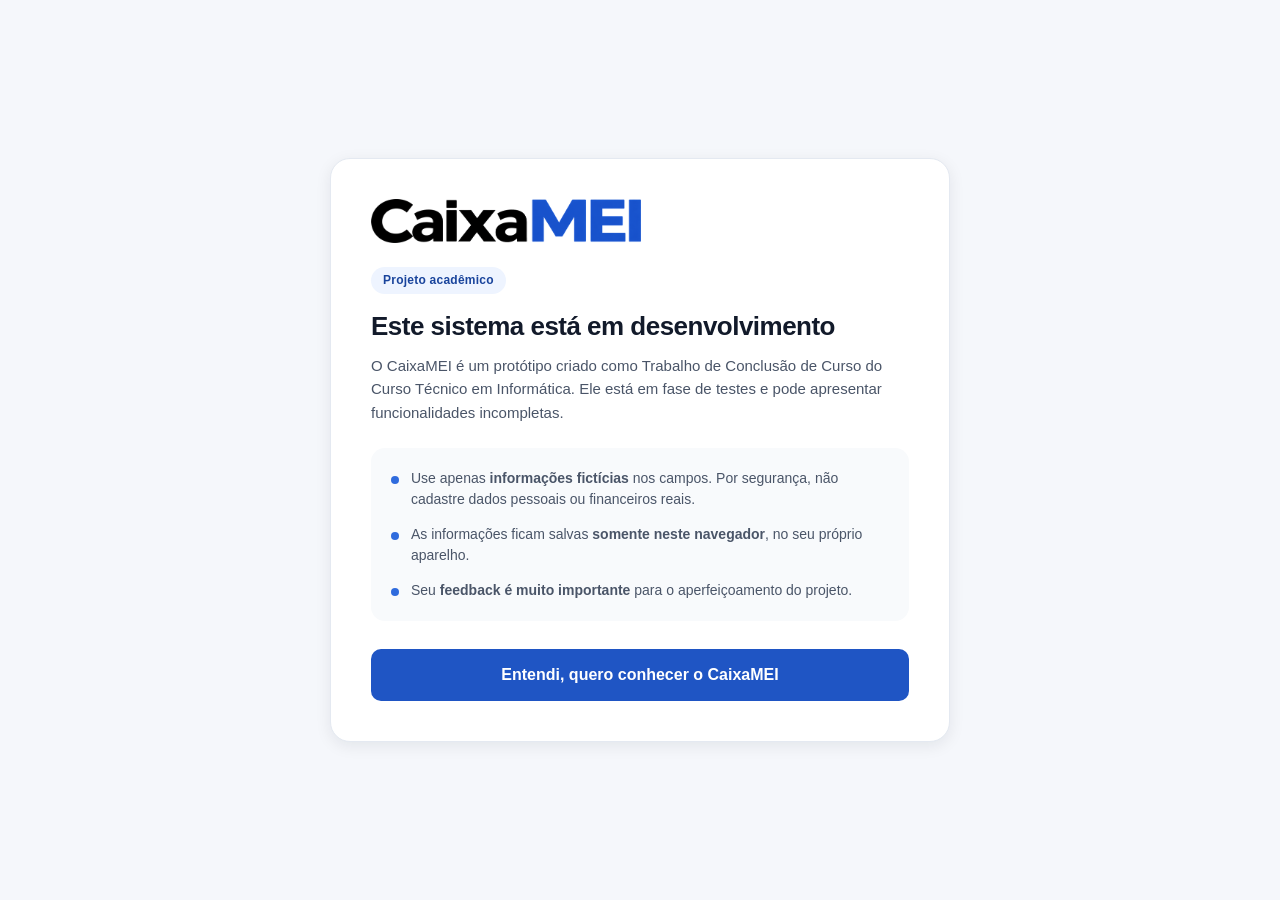
==== index.html @ 8a088313 "Adiciona a tela de aviso de projeto academico" ====
<!DOCTYPE html>
<html lang="pt-BR">
<head>
<meta charset="UTF-8">
<meta name="viewport" content="width=device-width, initial-scale=1">
<title>CaixaMEI | Controle de caixa diário para MEI</title>
<meta name="description" content="Sistema web de controle de caixa diário para Microempreendedores Individuais.">
<link rel="icon" type="image/png" href="assets/favicon.png">
<link rel="stylesheet" href="css/style.css">
</head>
<body class="centralizado">

<!-- Primeira tela do sistema: aviso de que é um projeto acadêmico -->
<main class="caixa-aviso">
  <img class="logo-grande" src="assets/logo-caixamei.png" alt="CaixaMEI">

  <span class="selo">Projeto acadêmico</span>

  <h1 class="titulo-aviso">Este sistema está em desenvolvimento</h1>

  <p class="texto-aviso">
    O CaixaMEI é um protótipo criado como Trabalho de Conclusão de Curso do
    Curso Técnico em Informática. Ele está em fase de testes e pode apresentar
    funcionalidades incompletas.
  </p>

  <ul class="lista-aviso">
    <li>
      <span class="ponto-aviso"></span>
      <span>Use apenas <strong>informações fictícias</strong> nos campos. Por segurança,
      não cadastre dados pessoais ou financeiros reais.</span>
    </li>
    <li>
      <span class="ponto-aviso"></span>
      <span>As informações ficam salvas <strong>somente neste navegador</strong>,
      no seu próprio aparelho.</span>
    </li>
    <li>
      <span class="ponto-aviso"></span>
      <span>Seu <strong>feedback é muito importante</strong> para o aperfeiçoamento
      do projeto.</span>
    </li>
  </ul>

  <button class="btn btn-primario btn-grande btn-bloco" type="button" id="btn-entendi">
    Entendi, quero conhecer o CaixaMEI
  </button>
</main>

<script src="js/funcoes.js"></script>
<script src="js/dados.js"></script>
<script src="js/aviso.js"></script>
</body>
</html>
---- css/style.css ----
/* CaixaMEI - folha de estilo única, usada por todas as telas.
   1. Variáveis   2. Básico   3. Componentes   4. Cadastro e login
   5. Apresentação   6. Layout do sistema   7. Telas internas
   8. Celular   9. Impressão */


/* 1. VARIÁVEIS ============================================================ */
:root {
  /* Azuis da marca */
  --azul-50:  #eef4ff;
  --azul-100: #dbe7ff;
  --azul-200: #bed2fd;
  --azul-300: #93b4fb;
  --azul-500: #2f6bdd;
  --azul-600: #1f55c4;
  --azul-700: #19449c;
  --azul-900: #112c63;

  /* Neutros */
  --branco: #ffffff;
  --fundo: #f5f7fb;
  --fundo-2: #f8fafc;
  --borda: #e4e9f1;
  --borda-forte: #cdd6e4;
  --texto: #121a2a;
  --texto-2: #4a5568;
  --texto-3: #74809a;

  /* Cores com significado */
  --positivo: #0a7b56;
  --positivo-fundo: #e7f6ef;
  --negativo: #b5341f;
  --negativo-fundo: #fdeceb;
  --atencao: #91590a;
  --atencao-fundo: #fdf3e2;
  --neutro-fundo: #eef1f6;

  /* Tipografia */
  --fonte: "Inter", -apple-system, BlinkMacSystemFont, "Segoe UI", Roboto,
           "Helvetica Neue", Arial, sans-serif;

  /* Arredondamento */
  --r-sm: 6px;
  --r-md: 10px;
  --r-lg: 14px;
  --r-xl: 20px;
  --r-full: 999px;

  /* Sombras */
  --sombra-1: 0 1px 2px rgba(18, 26, 42, .06);
  --sombra-2: 0 4px 16px rgba(18, 26, 42, .08);
  --sombra-3: 0 12px 40px rgba(18, 26, 42, .16);

  /* Medidas */
  --largura-sidebar: 248px;
  --altura-topo: 64px;
  --largura-conteudo: 1120px;
}


/* 2. ESTILOS BÁSICOS ====================================================== */
* {
  box-sizing: border-box;
}

body {
  margin: 0;
  background: var(--fundo);
  color: var(--texto);
  font-family: var(--fonte);
  font-size: 15px;
  line-height: 1.55;
  -webkit-font-smoothing: antialiased;
}

h1, h2, h3, h4, p, figure, blockquote {
  margin: 0;
}

ul, ol {
  margin: 0;
  padding: 0;
  list-style: none;
}

button, input, select, textarea {
  font-family: inherit;
  font-size: inherit;
  color: inherit;
}

a {
  color: var(--azul-600);
  text-decoration: none;
}

a:hover {
  text-decoration: underline;
}

svg.ico {
  width: 20px;
  height: 20px;
  fill: none;
  stroke: currentColor;
  stroke-width: 1.7;
  stroke-linecap: round;
  stroke-linejoin: round;
}

:focus-visible {
  outline: 2px solid var(--azul-500);
  outline-offset: 2px;
  border-radius: var(--r-sm);
}

/* Cada tela é um arquivo HTML separado. A classe do body diz qual é o tipo
   de página, porque o layout muda bastante entre elas. */

/* Aviso, cadastro, login e as duas perguntas iniciais */
body.centralizado {
  display: flex;
  justify-content: center;
  align-items: flex-start;
  min-height: 100vh;
  padding: 32px 16px;
}

/* Página de apresentação */
body.apresentacao {
  background: var(--branco);
}

/* Telas de dentro do sistema: menu lateral à esquerda e conteúdo à direita */
body.sistema {
  display: grid;
  grid-template-columns: var(--largura-sidebar) minmax(0, 1fr);
  min-height: 100vh;
}

/* O botão de menu só aparece em telas pequenas. */
.icone-btn.so-mobile {
  display: none;
}

/* Link de voltar no topo das telas iniciais */
.voltar {
  display: inline-flex;
  align-items: center;
  gap: 4px;
  margin-bottom: 20px;
  font-size: 14px;
  font-weight: 500;
  color: var(--texto-3);
}

.voltar:hover {
  color: var(--azul-600);
  text-decoration: none;
}

.voltar .ico {
  width: 18px;
  height: 18px;
}


/* 3. COMPONENTES ========================================================== */

/* --- Botões --- */
.btn {
  display: inline-flex;
  align-items: center;
  justify-content: center;
  gap: 8px;
  min-height: 44px;
  padding: 0 20px;
  border: 1px solid transparent;
  border-radius: var(--r-md);
  background: transparent;
  font-size: 15px;
  font-weight: 600;
  cursor: pointer;
  white-space: nowrap;
  transition: background 140ms ease, border-color 140ms ease, color 140ms ease;
}

.btn:hover {
  text-decoration: none;
}

.btn:disabled {
  opacity: .5;
  cursor: not-allowed;
}

.btn-primario {
  background: var(--azul-600);
  color: var(--branco);
}

.btn-primario:hover:not(:disabled) {
  background: var(--azul-700);
}

.btn-secundario {
  background: var(--branco);
  border-color: var(--borda-forte);
  color: var(--texto);
}

.btn-secundario:hover:not(:disabled) {
  background: var(--fundo-2);
  border-color: var(--texto-3);
}

.btn-sutil {
  color: var(--texto-2);
  padding: 0 12px;
}

.btn-sutil:hover:not(:disabled) {
  background: var(--neutro-fundo);
}

.btn-perigo {
  background: var(--negativo);
  color: var(--branco);
}

.btn-perigo:hover:not(:disabled) {
  filter: brightness(.93);
}

.btn-sm {
  min-height: 36px;
  padding: 0 14px;
  font-size: 13px;
}

.btn-grande {
  min-height: 52px;
  font-size: 16px;
}

.btn-bloco {
  width: 100%;
}

.icone-btn {
  display: inline-grid;
  place-items: center;
  width: 44px;
  height: 44px;
  border: 1px solid transparent;
  border-radius: var(--r-md);
  background: transparent;
  cursor: pointer;
  color: var(--texto-2);
}

.icone-btn:hover {
  background: var(--neutro-fundo);
}

.link-botao {
  border: 0;
  background: transparent;
  padding: 0;
  color: var(--azul-600);
  font-weight: 600;
  cursor: pointer;
  text-decoration: underline;
}

.acoes {
  display: flex;
  flex-wrap: wrap;
  gap: 8px;
}

.acoes-form {
  margin-top: 20px;
}

/* --- Campos de formulário --- */
.campo {
  display: flex;
  flex-direction: column;
  gap: 6px;
  margin-bottom: 16px;
}

.campo:last-child {
  margin-bottom: 0;
}

.campo-rotulo {
  font-size: 13px;
  font-weight: 500;
  color: var(--texto-2);
}

.campo-dica {
  font-size: 12px;
  color: var(--texto-3);
}

.campo-erro {
  font-size: 12px;
  color: var(--negativo);
  font-weight: 500;
  display: none;
}

.input, .select, .textarea {
  width: 100%;
  min-height: 44px;
  padding: 10px 12px;
  background: var(--branco);
  border: 1px solid var(--borda-forte);
  border-radius: var(--r-md);
  transition: border-color 140ms ease, box-shadow 140ms ease;
}

.input:hover, .select:hover, .textarea:hover {
  border-color: var(--texto-3);
}

.input:focus, .select:focus, .textarea:focus {
  outline: none;
  border-color: var(--azul-500);
  box-shadow: 0 0 0 3px var(--azul-100);
}

.input.errado {
  border-color: var(--negativo);
}

.input-moeda {
  font-weight: 600;
  font-size: 16px;
}

.textarea {
  min-height: 84px;
  resize: vertical;
}

.select {
  appearance: none;
  padding-right: 34px;
  background-image: url("data:image/svg+xml;charset=utf-8,%3Csvg xmlns='http://www.w3.org/2000/svg' viewBox='0 0 24 24' fill='none' stroke='%234a5568' stroke-width='1.8' stroke-linecap='round'%3E%3Cpath d='m6 9 6 6 6-6'/%3E%3C/svg%3E");
  background-repeat: no-repeat;
  background-position: right 10px center;
  background-size: 18px;
}

/* Campo com um botão por dentro, usado no olhinho da senha */
.campo-com-botao {
  position: relative;
}

.campo-com-botao .input {
  padding-right: 46px;
}

.btn-olho {
  position: absolute;
  right: 4px;
  top: 4px;
  display: grid;
  place-items: center;
  width: 36px;
  height: 36px;
  border: 0;
  border-radius: var(--r-sm);
  background: transparent;
  color: var(--texto-3);
  cursor: pointer;
}

.btn-olho:hover {
  background: var(--neutro-fundo);
  color: var(--texto-2);
}

.form-grid {
  display: grid;
  gap: 16px;
  grid-template-columns: repeat(auto-fit, minmax(210px, 1fr));
  margin-bottom: 16px;
}

.form-linha {
  display: grid;
  gap: 16px;
}

.divisor {
  border: 0;
  border-top: 1px solid var(--borda);
  margin: 20px 0;
}

/* --- Caixa de marcação --- */
.checkbox {
  display: flex;
  align-items: flex-start;
  gap: 10px;
  font-size: 14px;
  color: var(--texto-2);
  margin-bottom: 16px;
  cursor: pointer;
}

.checkbox input {
  width: 18px;
  height: 18px;
  margin: 2px 0 0;
  accent-color: var(--azul-600);
  cursor: pointer;
}

/* --- Opções em pílula (situação e clima) --- */
.opcoes {
  display: flex;
  flex-wrap: wrap;
  gap: 8px;
}

.opcao {
  position: relative;
  display: inline-flex;
}

.opcao input {
  position: absolute;
  inset: 0;
  margin: 0;
  opacity: 0;
  cursor: pointer;
}

.opcao span {
  display: inline-flex;
  align-items: center;
  min-height: 40px;
  padding: 0 16px;
  border: 1px solid var(--borda-forte);
  border-radius: var(--r-full);
  background: var(--branco);
  font-size: 13px;
  font-weight: 500;
  color: var(--texto-2);
  cursor: pointer;
  transition: all 140ms ease;
}

.opcao input:hover + span {
  border-color: var(--texto-3);
}

.opcao input:checked + span {
  background: var(--azul-50);
  border-color: var(--azul-500);
  color: var(--azul-700);
  font-weight: 600;
}

/* --- Dias da semana --- */
.dias-semana {
  display: flex;
  gap: 6px;
  flex-wrap: wrap;
}

/* Quando os dias não estão dentro de um .campo precisam de respiro em volta. */
.dias-semana-solto {
  justify-content: center;
  margin: 28px 0;
}

.dia-chip {
  position: relative;
  display: inline-flex;
}

.dia-chip input {
  position: absolute;
  inset: 0;
  margin: 0;
  opacity: 0;
  cursor: pointer;
}

.dia-chip span {
  display: grid;
  place-items: center;
  width: 44px;
  height: 44px;
  border: 1px solid var(--borda-forte);
  border-radius: var(--r-md);
  background: var(--branco);
  font-size: 13px;
  font-weight: 600;
  color: var(--texto-2);
  cursor: pointer;
  transition: all 140ms ease;
}

.dia-chip input:checked + span {
  background: var(--azul-600);
  border-color: var(--azul-600);
  color: var(--branco);
}

/* --- Cards --- */
.card {
  background: var(--branco);
  border: 1px solid var(--borda);
  border-radius: var(--r-lg);
  padding: 20px;
}

.card-compacto {
  padding: 16px;
}

.card-titulo {
  font-size: 15px;
  font-weight: 600;
  margin-bottom: 4px;
}

.card-legenda {
  font-size: 13px;
  color: var(--texto-3);
}

.grid {
  display: grid;
  gap: 16px;
}

.grid-kpis {
  grid-template-columns: repeat(auto-fit, minmax(190px, 1fr));
}

.grid-2 {
  grid-template-columns: repeat(auto-fit, minmax(300px, 1fr));
}

/* --- Indicadores (KPI) --- */
.kpi-rotulo {
  font-size: 13px;
  color: var(--texto-3);
  font-weight: 500;
}

.kpi-valor {
  font-size: 26px;
  font-weight: 600;
  letter-spacing: -.02em;
  line-height: 1.2;
}

.kpi-nota {
  font-size: 12px;
  color: var(--texto-3);
  margin-top: 2px;
}

.valor-positivo { color: var(--positivo); }
.valor-negativo { color: var(--negativo); }
.valor-destaque { color: var(--azul-700); }

/* --- Etiquetas de estado --- */
.badge {
  display: inline-flex;
  align-items: center;
  padding: 3px 10px;
  border-radius: var(--r-full);
  font-size: 12px;
  font-weight: 600;
  background: var(--neutro-fundo);
  color: var(--texto-2);
  white-space: nowrap;
}

.badge-azul { background: var(--azul-50); color: var(--azul-700); }
.badge-ok { background: var(--positivo-fundo); color: var(--positivo); }
.badge-atencao { background: var(--atencao-fundo); color: var(--atencao); }
.badge-erro { background: var(--negativo-fundo); color: var(--negativo); }

/* --- Avisos dentro das telas --- */
.alerta {
  padding: 16px;
  border: 1px solid var(--borda);
  border-radius: var(--r-md);
  background: var(--fundo-2);
  margin-bottom: 12px;
}

.alerta-titulo {
  font-size: 15px;
  font-weight: 600;
}

.alerta-texto {
  font-size: 13px;
  color: var(--texto-2);
  margin-top: 2px;
}

.alerta-acoes {
  margin-top: 12px;
}

.alerta-info { background: var(--azul-50); border-color: var(--azul-200); }
.alerta-atencao { background: var(--atencao-fundo); border-color: #f0dcb4; }
.alerta-ok { background: var(--positivo-fundo); border-color: #c3e6d6; }
.alerta-erro { background: var(--negativo-fundo); border-color: #f3c9c4; }

/* --- Barra de progresso --- */
.progresso {
  height: 10px;
  border-radius: var(--r-full);
  background: var(--neutro-fundo);
  overflow: hidden;
}

.progresso-trilha {
  height: 100%;
  border-radius: var(--r-full);
  background: var(--azul-500);
}

.progresso-trilha.atencao { background: var(--atencao); }
.progresso-trilha.critico { background: var(--negativo); }

.progresso-legenda {
  display: flex;
  justify-content: space-between;
  gap: 12px;
  font-size: 13px;
  color: var(--texto-3);
  margin-top: 8px;
}

/* --- Gráfico de barras feito com div --- */
.grafico {
  display: grid;
  gap: 12px;
}

.grafico-linha {
  display: grid;
  grid-template-columns: 155px minmax(0, 1fr) auto;
  align-items: center;
  gap: 12px;
}

.grafico-rotulo {
  font-size: 13px;
  color: var(--texto-2);
}

.grafico-trilho {
  display: block;
  height: 14px;
  background: var(--neutro-fundo);
  border-radius: var(--r-full);
}

.grafico-barra {
  display: block;
  height: 100%;
  border-radius: var(--r-full);
  background: var(--azul-300);
}

.grafico-barra.destaque {
  background: var(--azul-600);
}

.grafico-valor {
  font-size: 13px;
  font-weight: 600;
}

/* --- Lista de registros --- */
.lista {
  display: flex;
  flex-direction: column;
  gap: 12px;
}

.registro {
  display: grid;
  grid-template-columns: minmax(0, 1fr) auto;
  gap: 12px;
  padding: 16px;
  background: var(--branco);
  border: 1px solid var(--borda);
  border-radius: var(--r-md);
}

.registro-topo {
  display: flex;
  align-items: center;
  gap: 8px;
  flex-wrap: wrap;
  margin-bottom: 10px;
}

.registro-data {
  font-weight: 600;
}

.registro-numeros {
  display: flex;
  flex-wrap: wrap;
  gap: 8px 28px;
}

.registro-num dt {
  font-size: 12px;
  color: var(--texto-3);
}

.registro-num dd {
  margin: 0;
  font-weight: 600;
}

.registro-obs {
  font-size: 13px;
  color: var(--texto-2);
  margin-top: 10px;
  padding-top: 10px;
  border-top: 1px solid var(--borda);
}

/* --- Linhas de informação --- */
.linhas {
  display: grid;
  gap: 12px;
}

.linha-info {
  display: flex;
  justify-content: space-between;
  gap: 16px;
  padding-bottom: 12px;
  border-bottom: 1px solid var(--borda);
}

.linha-info:last-child {
  border-bottom: 0;
  padding-bottom: 0;
}

.linha-rotulo {
  font-size: 13px;
  color: var(--texto-2);
}

.linha-valor {
  font-weight: 600;
  text-align: right;
}

/* --- Tabela --- */
.tabela-wrap {
  overflow-x: auto;
}

.tabela {
  width: 100%;
  border-collapse: collapse;
  font-size: 13px;
}

.tabela th, .tabela td {
  padding: 10px 12px;
  text-align: left;
  border-bottom: 1px solid var(--borda);
  white-space: nowrap;
}

.tabela th {
  font-size: 12px;
  text-transform: uppercase;
  letter-spacing: .04em;
  color: var(--texto-3);
  font-weight: 600;
}

.tabela td.num, .tabela th.num {
  text-align: right;
}

.tabela tbody tr:last-child td {
  border-bottom: 0;
}

/* --- Estado vazio --- */
.vazio {
  display: grid;
  justify-items: center;
  gap: 12px;
  text-align: center;
  padding: 40px 16px;
  border: 1px dashed var(--borda-forte);
  border-radius: var(--r-lg);
  background: var(--branco);
}

.vazio-titulo {
  font-size: 16px;
  font-weight: 600;
}

.vazio-texto {
  font-size: 13px;
  color: var(--texto-3);
  max-width: 44ch;
}

/* --- Mensagens rápidas --- */
.avisos {
  position: fixed;
  z-index: 80;
  left: 50%;
  bottom: 24px;
  transform: translateX(-50%);
  display: flex;
  flex-direction: column;
  gap: 8px;
  width: min(420px, calc(100% - 32px));
}

.aviso-rapido {
  padding: 12px 16px;
  border-radius: var(--r-md);
  background: var(--texto);
  color: var(--branco);
  font-size: 13px;
  font-weight: 500;
  box-shadow: var(--sombra-2);
}

.aviso-rapido.ok { background: #0b5b42; }
.aviso-rapido.erro { background: #8f2a19; }

/* --- Selo --- */
.selo {
  display: inline-block;
  padding: 4px 12px;
  border-radius: var(--r-full);
  background: var(--azul-50);
  color: var(--azul-700);
  font-size: 12px;
  font-weight: 600;
  letter-spacing: .02em;
}


/* 4. AVISO, CADASTRO E LOGIN ============================================== */
.caixa-aviso, .caixa-form {
  width: 100%;
  max-width: 620px;
  margin: auto;
  background: var(--branco);
  border: 1px solid var(--borda);
  border-radius: var(--r-xl);
  box-shadow: var(--sombra-2);
  padding: 40px;
}

.caixa-form-estreita {
  max-width: 460px;
}

.logo-grande {
  height: 44px;
  width: auto;
  display: block;
  margin-bottom: 24px;
}

.logo-form {
  height: 34px;
  width: auto;
  display: block;
  margin: 0 auto 24px;
}

.titulo-aviso {
  font-size: 26px;
  font-weight: 700;
  letter-spacing: -.02em;
  line-height: 1.25;
  margin-top: 16px;
}

.texto-aviso {
  font-size: 15px;
  color: var(--texto-2);
  margin-top: 12px;
}

.lista-aviso {
  display: grid;
  gap: 14px;
  margin: 24px 0 28px;
  padding: 20px;
  background: var(--fundo-2);
  border-radius: var(--r-lg);
}

.lista-aviso li {
  display: flex;
  gap: 12px;
  font-size: 14px;
  color: var(--texto-2);
  line-height: 1.5;
}

.ponto-aviso {
  width: 8px;
  height: 8px;
  margin-top: 8px;
  border-radius: 50%;
  background: var(--azul-500);
  flex: none;
}

.titulo-form {
  font-size: 24px;
  font-weight: 700;
  letter-spacing: -.02em;
  text-align: center;
}

.texto-form {
  font-size: 14px;
  color: var(--texto-3);
  text-align: center;
  margin: 8px 0 28px;
}

.rodape-form {
  text-align: center;
  font-size: 14px;
  color: var(--texto-3);
  margin-top: 20px;
  padding-top: 20px;
  border-top: 1px solid var(--borda);
}

/* Indicador de passos */
.passos {
  display: flex;
  gap: 6px;
  margin-bottom: 24px;
}

.passo {
  height: 4px;
  flex: 1;
  border-radius: var(--r-full);
  background: var(--borda);
}

.passo.ativo {
  background: var(--azul-500);
}

/* Escolha em lista (termo dos atendimentos) */
.escolhas {
  display: grid;
  gap: 10px;
  margin: 24px 0 28px;
}

.escolha {
  position: relative;
  display: block;
}

.escolha input {
  position: absolute;
  inset: 0;
  margin: 0;
  opacity: 0;
  cursor: pointer;
}

.escolha span {
  display: block;
  padding: 14px 16px;
  border: 1px solid var(--borda-forte);
  border-radius: var(--r-md);
  background: var(--branco);
  cursor: pointer;
  transition: all 140ms ease;
}

.escolha strong {
  display: block;
  font-size: 15px;
}

.escolha em {
  display: block;
  font-size: 13px;
  color: var(--texto-3);
  font-style: normal;
  margin-top: 2px;
}

.escolha input:hover + span {
  border-color: var(--texto-3);
}

.escolha input:checked + span {
  background: var(--azul-50);
  border-color: var(--azul-500);
  box-shadow: 0 0 0 1px var(--azul-500);
}


/* 5. PÁGINA DE APRESENTAÇÃO =============================================== */
.lp-topo {
  display: flex;
  align-items: center;
  justify-content: space-between;
  gap: 16px;
  padding: 16px 32px;
  border-bottom: 1px solid var(--borda);
  position: sticky;
  top: 0;
  background: rgba(255, 255, 255, .92);
  backdrop-filter: blur(8px);
  z-index: 10;
}

.logo-topo {
  height: 28px;
  width: auto;
}

.lp-topo-acoes {
  display: flex;
  gap: 8px;
}

/* Chamada principal */
.lp-hero {
  display: grid;
  grid-template-columns: 1.05fr .95fr;
  gap: 56px;
  align-items: center;
  max-width: var(--largura-conteudo);
  margin: 0 auto;
  padding: 72px 32px 80px;
}

.lp-titulo {
  font-size: 44px;
  line-height: 1.1;
  font-weight: 700;
  letter-spacing: -.03em;
  margin: 20px 0 20px;
}

.lp-subtitulo {
  font-size: 18px;
  color: var(--texto-2);
  margin-bottom: 28px;
  max-width: 48ch;
}

.lp-nota {
  font-size: 13px;
  color: var(--texto-3);
  margin-top: 14px;
}

/* Miniatura do sistema */
.mini-app {
  background: var(--branco);
  border: 1px solid var(--borda);
  border-radius: var(--r-xl);
  box-shadow: var(--sombra-3);
  overflow: hidden;
}

.mini-topo {
  display: flex;
  gap: 6px;
  padding: 12px 16px;
  background: var(--fundo-2);
  border-bottom: 1px solid var(--borda);
}

.mini-ponto {
  width: 10px;
  height: 10px;
  border-radius: 50%;
  background: var(--borda-forte);
}

.mini-corpo {
  padding: 24px;
}

.mini-rotulo {
  font-size: 13px;
  color: var(--texto-3);
}

.mini-valor {
  font-size: 34px;
  font-weight: 700;
  letter-spacing: -.02em;
  color: var(--azul-700);
  margin-bottom: 18px;
}

.mini-linha {
  display: flex;
  justify-content: space-between;
  padding: 9px 0;
  border-bottom: 1px solid var(--borda);
  font-size: 14px;
  color: var(--texto-2);
}

.mini-barra {
  height: 10px;
  border-radius: var(--r-full);
  background: var(--neutro-fundo);
  margin-top: 20px;
  overflow: hidden;
}

.mini-barra span {
  display: block;
  height: 100%;
  border-radius: var(--r-full);
  background: var(--azul-500);
}

.mini-legenda {
  font-size: 12px;
  color: var(--texto-3);
  margin-top: 8px;
}

/* Seções */
.lp-secao {
  max-width: var(--largura-conteudo);
  margin: 0 auto;
  padding: 72px 32px;
}

.lp-secao-cinza {
  max-width: none;
  background: var(--fundo);
}

.lp-secao-cinza > * {
  max-width: var(--largura-conteudo);
  margin-left: auto;
  margin-right: auto;
}

.lp-secao-titulo {
  font-size: 32px;
  font-weight: 700;
  letter-spacing: -.02em;
  text-align: center;
}

.lp-secao-texto {
  font-size: 16px;
  color: var(--texto-2);
  text-align: center;
  margin: 12px auto 44px;
  max-width: 62ch;
}

/* Cards de benefício */
.lp-cards {
  display: grid;
  grid-template-columns: repeat(auto-fit, minmax(228px, 1fr));
  gap: 20px;
}

.lp-card {
  padding: 28px 24px;
  border: 1px solid var(--borda);
  border-radius: var(--r-lg);
  background: var(--branco);
}

.lp-card-icone {
  display: grid;
  place-items: center;
  width: 40px;
  height: 40px;
  border-radius: var(--r-md);
  background: var(--azul-50);
  color: var(--azul-700);
  font-weight: 700;
  font-size: 14px;
  margin-bottom: 16px;
}

.lp-card h3 {
  font-size: 16px;
  font-weight: 600;
  margin-bottom: 8px;
  line-height: 1.35;
}

.lp-card p {
  font-size: 14px;
  color: var(--texto-2);
}

/* Depoimentos */
.lp-depoimentos {
  display: grid;
  grid-template-columns: repeat(auto-fit, minmax(270px, 1fr));
  gap: 20px;
}

.lp-depoimento {
  padding: 28px 24px;
  background: var(--branco);
  border: 1px solid var(--borda);
  border-radius: var(--r-lg);
  display: flex;
  flex-direction: column;
  gap: 20px;
}

.lp-depoimento blockquote {
  font-size: 15px;
  color: var(--texto);
  line-height: 1.6;
  flex: 1;
}

.lp-depoimento figcaption {
  display: flex;
  align-items: center;
  gap: 12px;
  font-size: 13px;
  color: var(--texto-3);
  padding-top: 18px;
  border-top: 1px solid var(--borda);
}

.lp-depoimento figcaption strong {
  color: var(--texto);
}

.lp-avatar {
  display: grid;
  place-items: center;
  width: 38px;
  height: 38px;
  border-radius: 50%;
  background: var(--azul-600);
  color: var(--branco);
  font-weight: 700;
  flex: none;
}

.lp-aviso-depoimento {
  text-align: center;
  font-size: 12px;
  color: var(--texto-3);
  margin-top: 28px;
  font-style: italic;
}

/* Planos */
.lp-planos {
  display: grid;
  grid-template-columns: repeat(auto-fit, minmax(280px, 1fr));
  gap: 20px;
}

/* Os três blocos ficam com a mesma altura e o botão sempre no rodapé. */
.lp-plano {
  display: flex;
  flex-direction: column;
  padding: 32px 26px;
  border: 1px solid var(--borda);
  border-radius: var(--r-lg);
  background: var(--branco);
}

.lp-plano .btn {
  margin-top: auto;
}

.lp-plano-texto {
  font-size: 14px;
  color: var(--texto-3);
  margin: 22px 0 26px;
}

.lp-plano-destaque {
  border: 2px solid var(--azul-600);
  box-shadow: var(--sombra-2);
}

.lp-plano-selo {
  align-self: flex-start;
  padding: 3px 10px;
  border-radius: var(--r-full);
  background: var(--azul-600);
  color: var(--branco);
  font-size: 11px;
  font-weight: 700;
  letter-spacing: .04em;
  text-transform: uppercase;
  margin-bottom: 14px;
}

.lp-plano-selo-futuro {
  background: var(--neutro-fundo);
  color: var(--texto-3);
}

.lp-plano h3 {
  font-size: 20px;
  font-weight: 700;
}

.lp-preco {
  font-size: 34px;
  font-weight: 700;
  letter-spacing: -.02em;
  margin-top: 6px;
}

.lp-preco span {
  font-size: 15px;
  font-weight: 500;
  color: var(--texto-3);
}

.lp-preco-ano {
  font-size: 13px;
  color: var(--texto-3);
}

.lp-beneficios {
  display: grid;
  gap: 10px;
  margin: 22px 0 26px;
}

.lp-beneficios li {
  display: flex;
  gap: 10px;
  font-size: 14px;
  color: var(--texto-2);
  line-height: 1.45;
}

.lp-beneficios li::before {
  content: "✓";
  color: var(--positivo);
  font-weight: 700;
  flex: none;
}

/* Chamada final */
.lp-final {
  text-align: center;
  padding: 80px 32px;
  background: var(--azul-700);
  color: var(--branco);
}

.lp-final h2 {
  font-size: 32px;
  font-weight: 700;
  letter-spacing: -.02em;
}

.lp-final p {
  font-size: 17px;
  color: var(--azul-200);
  margin: 12px 0 28px;
}

.lp-final .btn {
  background: var(--branco);
  color: var(--azul-700);
  padding: 0 36px;
}

.lp-final .btn:hover {
  background: var(--azul-50);
}

.lp-rodape {
  padding: 36px 32px;
  text-align: center;
  font-size: 13px;
  color: var(--texto-3);
  border-top: 1px solid var(--borda);
}


/* 6. LAYOUT DO SISTEMA ==================================================== */
.sidebar {
  position: sticky;
  top: 0;
  align-self: start;
  height: 100vh;
  display: flex;
  flex-direction: column;
  gap: 24px;
  padding: 24px 16px;
  background: var(--branco);
  border-right: 1px solid var(--borda);
}

.logo-sidebar {
  height: 26px;
  width: auto;
  margin: 4px 8px 0;
  align-self: flex-start;
}

.nav {
  display: flex;
  flex-direction: column;
  gap: 2px;
}

.nav-item {
  display: flex;
  align-items: center;
  gap: 12px;
  width: 100%;
  padding: 10px 12px;
  border-radius: var(--r-md);
  color: var(--texto-2);
  font-weight: 500;
  transition: background 140ms ease, color 140ms ease;
}

.nav-item:hover {
  background: var(--fundo-2);
  color: var(--texto);
  text-decoration: none;
}

/* O ícone do item marcado fica um pouco mais grosso. */
.nav-item.ativo .ico {
  stroke-width: 2.1;
}

.nav-item.ativo {
  background: var(--azul-50);
  color: var(--azul-700);
  font-weight: 600;
}

.sidebar-rodape {
  margin-top: auto;
  padding: 12px;
  border-top: 1px solid var(--borda);
}

.sidebar-negocio {
  font-size: 13px;
  font-weight: 600;
  overflow-wrap: anywhere;
}

.sidebar-legenda {
  font-size: 12px;
  color: var(--texto-3);
  margin: 2px 0 8px;
}

.coluna {
  display: flex;
  flex-direction: column;
  min-width: 0;
}

.topo {
  position: sticky;
  top: 0;
  z-index: 20;
  display: flex;
  align-items: center;
  gap: 12px;
  min-height: var(--altura-topo);
  padding: 12px 24px;
  background: rgba(245, 247, 251, .92);
  backdrop-filter: blur(8px);
  border-bottom: 1px solid var(--borda);
}

.topo-info {
  min-width: 0;
  margin-right: auto;
}

.topo-titulo {
  font-size: 18px;
  font-weight: 600;
  letter-spacing: -.01em;
  line-height: 1.25;
}

.topo-sub {
  font-size: 13px;
  color: var(--texto-3);
}

.main {
  padding: 24px;
  max-width: var(--largura-conteudo);
  width: 100%;
}

.secao {
  margin-bottom: 32px;
}

.secao:last-child {
  margin-bottom: 0;
}

.secao-cabecalho {
  display: flex;
  align-items: flex-end;
  justify-content: space-between;
  gap: 12px;
  flex-wrap: wrap;
  margin-bottom: 16px;
}

.secao-titulo {
  font-size: 16px;
  font-weight: 600;
}

.secao-texto {
  font-size: 13px;
  color: var(--texto-3);
  margin-top: 2px;
}

/* Fundo escuro atrás do menu do celular */
.fundo-menu {
  display: none;
  position: fixed;
  inset: 0;
  z-index: 44;
  background: rgba(18, 26, 42, .45);
}

.barra-inferior {
  display: none;
}


/* 7. TELAS INTERNAS ======================================================= */

/* Faixa de dados de demonstração */
.faixa-demo {
  display: none;
  align-items: center;
  justify-content: space-between;
  gap: 12px;
  flex-wrap: wrap;
  padding: 10px 16px;
  background: var(--atencao-fundo);
  border: 1px solid #f0dcb4;
  border-radius: var(--r-md);
  margin-bottom: 20px;
  font-size: 13px;
  color: var(--atencao);
  font-weight: 500;
}

/* Destaque de fechar o dia */
.cta-fechar {
  display: flex;
  align-items: center;
  justify-content: space-between;
  gap: 16px;
  flex-wrap: wrap;
  padding: 20px;
  border-radius: var(--r-lg);
  background: var(--azul-700);
  color: var(--branco);
}

.cta-fechar h2 {
  font-size: 18px;
  font-weight: 600;
}

.cta-fechar p {
  font-size: 13px;
  color: var(--azul-200);
  margin-top: 2px;
}

.cta-fechar .btn {
  background: var(--branco);
  color: var(--azul-700);
}

.cta-fechar .btn:hover {
  background: var(--azul-50);
}

/* Resumo dentro do formulário de fechamento */
.resumo-fechamento {
  display: grid;
  grid-template-columns: repeat(auto-fit, minmax(160px, 1fr));
  gap: 16px;
  padding: 16px 20px;
  margin-top: 20px;
  background: var(--azul-50);
  border-radius: var(--r-md);
}

.resumo-rotulo {
  font-size: 13px;
  color: var(--azul-700);
  font-weight: 500;
}

.resumo-valor {
  font-size: 22px;
  font-weight: 700;
  color: var(--azul-900);
  letter-spacing: -.02em;
}

.filtros {
  display: grid;
  gap: 12px;
  grid-template-columns: repeat(auto-fit, minmax(160px, 1fr));
  align-items: end;
}

.filtros .campo {
  margin-bottom: 0;
}

/* Relatório */
.relatorio {
  background: var(--branco);
  border: 1px solid var(--borda);
  border-radius: var(--r-lg);
  padding: 32px;
}

.rel-cabecalho {
  display: flex;
  justify-content: space-between;
  gap: 16px;
  flex-wrap: wrap;
  padding-bottom: 16px;
  border-bottom: 2px solid var(--texto);
}

.rel-negocio {
  font-size: 18px;
  font-weight: 700;
}

.rel-meta {
  font-size: 13px;
  color: var(--texto-2);
}

.rel-bloco {
  margin-top: 28px;
}

.rel-bloco h3 {
  font-size: 13px;
  text-transform: uppercase;
  letter-spacing: .05em;
  color: var(--texto-3);
  margin-bottom: 12px;
}

.rel-rodape {
  margin-top: 32px;
  padding-top: 16px;
  border-top: 1px solid var(--borda);
  font-size: 12px;
  color: var(--texto-3);
}


/* 8. CELULAR E TABLET ===================================================== */
@media (max-width: 1023px) {
  .icone-btn.so-mobile {
    display: inline-grid;
  }

  body.sistema {
    grid-template-columns: minmax(0, 1fr);
  }

  /* No celular o menu lateral fica escondido. O JavaScript mostra e esconde
     trocando o display deste elemento. */
  .sidebar {
    display: none;
    position: fixed;
    top: 0;
    bottom: 0;
    left: 0;
    z-index: 45;
    width: 272px;
    max-width: 86vw;
    box-shadow: var(--sombra-3);
  }

  .topo {
    padding: 8px 16px;
  }

  .topo-cta {
    display: none;
  }

  .main {
    padding: 16px 16px 96px;
  }

  .barra-inferior {
    position: fixed;
    bottom: 0;
    left: 0;
    right: 0;
    z-index: 30;
    display: grid;
    grid-template-columns: repeat(5, 1fr);
    background: var(--branco);
    border-top: 1px solid var(--borda);
  }

  .barra-item {
    display: flex;
    flex-direction: column;
    align-items: center;
    gap: 3px;
    padding: 9px 2px;
    border: 0;
    background: transparent;
    cursor: pointer;
    font-size: 11px;
    font-weight: 500;
    color: var(--texto-3);
  }

  .barra-item:hover {
    text-decoration: none;
  }

  .barra-item.ativo {
    color: var(--azul-700);
    font-weight: 600;
  }

  .barra-item .ico {
    width: 22px;
    height: 22px;
  }

  .registro {
    grid-template-columns: minmax(0, 1fr);
  }

  .lp-hero {
    grid-template-columns: minmax(0, 1fr);
    gap: 44px;
    padding: 48px 20px 56px;
  }

  .lp-titulo {
    font-size: 34px;
  }

  .lp-secao {
    padding: 56px 20px;
  }

  .lp-secao-titulo {
    font-size: 26px;
  }

  .lp-topo {
    padding: 12px 20px;
  }

  .caixa-aviso, .caixa-form {
    padding: 28px 22px;
  }

  .relatorio {
    padding: 20px;
  }

  .avisos {
    bottom: 86px;
  }

  /* No celular o nome fica em cima e a barra embaixo. */
  .grafico-linha {
    grid-template-columns: minmax(0, 1fr) auto;
    gap: 6px 12px;
  }

  .grafico-rotulo {
    grid-column: 1 / -1;
  }
}

@media (max-width: 480px) {
  .lp-titulo {
    font-size: 28px;
  }

  .lp-subtitulo {
    font-size: 16px;
  }

  .titulo-aviso {
    font-size: 22px;
  }

  .kpi-valor {
    font-size: 22px;
  }

  .lp-topo-acoes .btn-sutil {
    display: none;
  }

  .acoes .btn {
    width: 100%;
  }
}


/* 9. IMPRESSÃO ============================================================ */
@media print {
  @page {
    margin: 14mm;
  }

  body {
    background: #fff;
    font-size: 11pt;
  }

  .sidebar,
  .topo,
  .barra-inferior,
  .avisos,
  .fundo-menu,
  .nao-imprimir {
    display: none !important;
  }

  body.sistema {
    display: block;
  }

  .main {
    padding: 0;
    max-width: none;
  }

  .relatorio {
    border: 0;
    padding: 0;
  }

  .card {
    border: 1px solid #ccc;
    break-inside: avoid;
  }

  /* Na tela a tabela rola para o lado; no papel ela precisa caber inteira. */
  .tabela-wrap {
    overflow: visible;
  }

  .tabela {
    font-size: 8.5pt;
  }

  .tabela th,
  .tabela td {
    padding: 4px 5px;
    white-space: normal;
  }
}
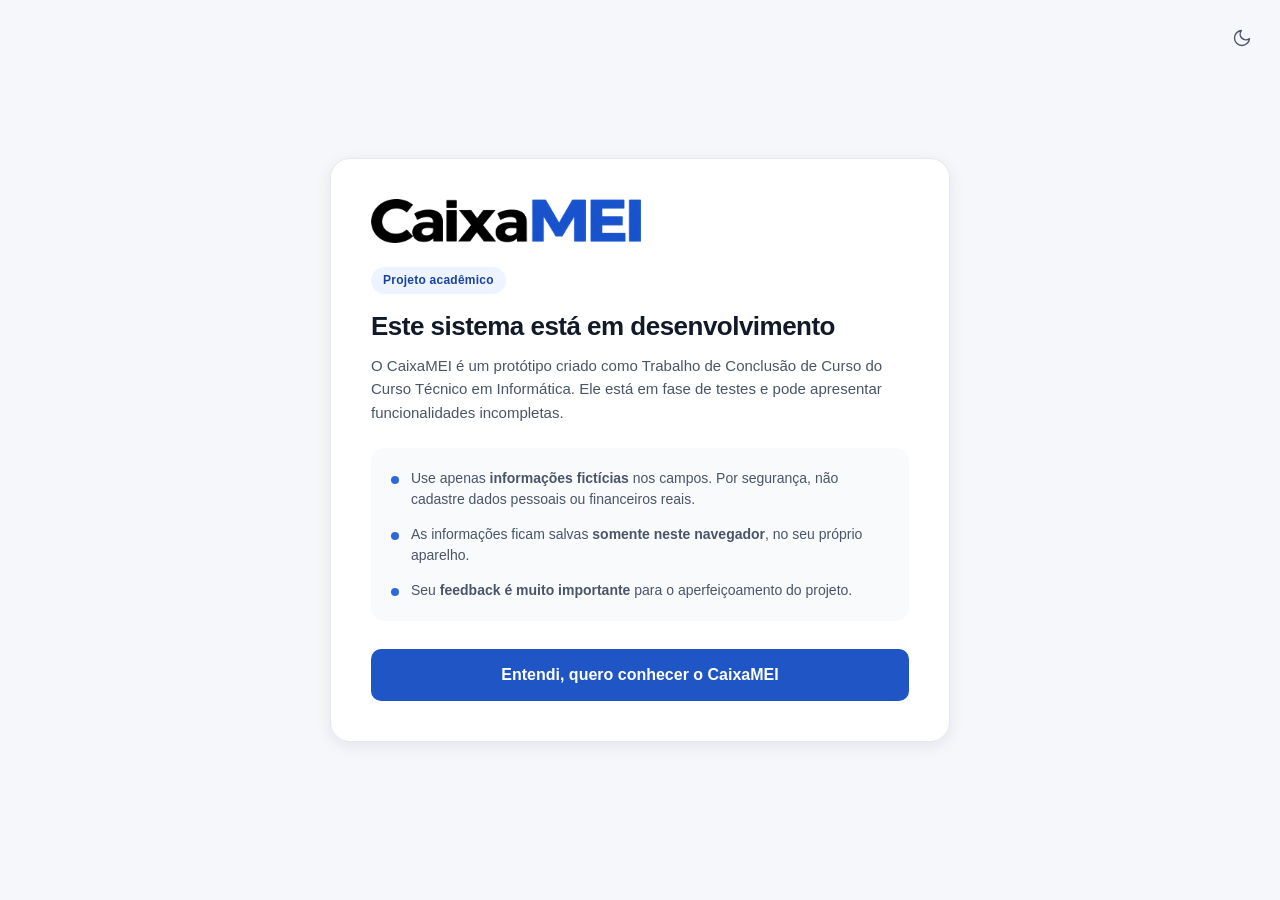
==== commit 6140f659: "Adiciona o modo escuro sugerido no teste com usuarios" ====
--- a/index.html
+++ b/index.html
@@ -9,6 +9,9 @@
 <link rel="stylesheet" href="css/style.css">
 </head>
 <body class="centralizado">
+<!-- Botão que troca entre o modo claro e o modo escuro -->
+<button class="icone-btn btn-tema-solto" type="button" id="btn-tema" aria-label="Ativar o modo escuro"></button>
+
 
 <!-- Primeira tela do sistema: aviso de que é um projeto acadêmico -->
 <main class="caixa-aviso">
@@ -47,6 +50,7 @@
   </button>
 </main>
 
+<script src="js/tema.js"></script>
 <script src="js/funcoes.js"></script>
 <script src="js/dados.js"></script>
 <script src="js/aviso.js"></script>
--- a/css/style.css
+++ b/css/style.css
@@ -55,6 +55,118 @@
   --largura-sidebar: 248px;
   --altura-topo: 64px;
   --largura-conteudo: 1120px;
+}
+
+
+/* Modo escuro. O JavaScript põe a classe "escuro" no body e só com isso
+   todas as variáveis abaixo trocam de valor, mudando o sistema inteiro.
+   Os azuis quase não mudam, porque o texto branco em cima deles precisa
+   continuar legível. */
+body.escuro {
+  --azul-50:  #17213a;
+  --azul-100: #1e2c4b;
+  --azul-200: #2a3e66;
+  --azul-300: #41619f;
+  --azul-500: #4b82e8;
+  --azul-600: #3a6fd8;
+  --azul-700: #5b91f0;
+  --azul-900: #cfdffb;
+
+  --branco: #171c28;
+  --fundo: #0f131d;
+  --fundo-2: #1c2230;
+  --borda: #2b3445;
+  --borda-forte: #3d4859;
+  --texto: #e9edf5;
+  --texto-2: #b4bdcd;
+  --texto-3: #8893a7;
+
+  --positivo: #49c79b;
+  --positivo-fundo: #10332a;
+  --negativo: #f08a7e;
+  --negativo-fundo: #3a1d19;
+  --atencao: #e5b366;
+  --atencao-fundo: #3a2c13;
+  --neutro-fundo: #222a3a;
+
+  --sombra-1: 0 1px 2px rgba(0, 0, 0, .45);
+  --sombra-2: 0 4px 16px rgba(0, 0, 0, .5);
+  --sombra-3: 0 12px 40px rgba(0, 0, 0, .6);
+}
+
+/* Nestes lugares o texto fica em cima de uma cor forte, então continua
+   branco nos dois modos. */
+body.escuro .btn-primario,
+body.escuro .btn-perigo,
+body.escuro .dia-chip input:checked + span,
+body.escuro .aviso-rapido,
+body.escuro .lp-avatar,
+body.escuro .lp-plano-selo,
+body.escuro .lp-final,
+body.escuro .cta-fechar {
+  color: #ffffff;
+}
+
+/* A logo é escrita em preto e azul, então no escuro ela fica branca. */
+body.escuro .logo-grande,
+body.escuro .logo-form,
+body.escuro .logo-topo,
+body.escuro .logo-sidebar {
+  filter: brightness(0) invert(1);
+}
+
+/* Barras de topo que ficam coladas na tela e usam fundo transparente. */
+body.escuro .lp-topo {
+  background: rgba(23, 28, 40, .92);
+}
+
+body.escuro .topo {
+  background: rgba(15, 19, 29, .92);
+}
+
+body.escuro .alerta-atencao,
+body.escuro .faixa-demo {
+  border-color: #4d3c18;
+}
+
+body.escuro .alerta-ok {
+  border-color: #1d4c3c;
+}
+
+body.escuro .alerta-erro {
+  border-color: #552b25;
+}
+
+/* As duas faixas azuis grandes ficam em um azul mais fundo no modo escuro,
+   senão o texto branco em cima delas perde a leitura. */
+body.escuro .lp-final,
+body.escuro .cta-fechar {
+  background: #1f4596;
+}
+
+body.escuro .cta-fechar p {
+  color: #bfd3f7;
+}
+
+body.escuro .lp-final .btn,
+body.escuro .cta-fechar .btn {
+  background: #ffffff;
+  color: #17336b;
+}
+
+body.escuro .lp-final .btn:hover,
+body.escuro .cta-fechar .btn:hover {
+  background: #dbe7ff;
+}
+
+/* Botão do tema nas telas que não têm barra de topo. */
+.btn-tema-solto {
+  position: fixed;
+  top: 16px;
+  right: 16px;
+  z-index: 30;
+  background: var(--branco);
+  border: 1px solid var(--borda);
 }
 
 
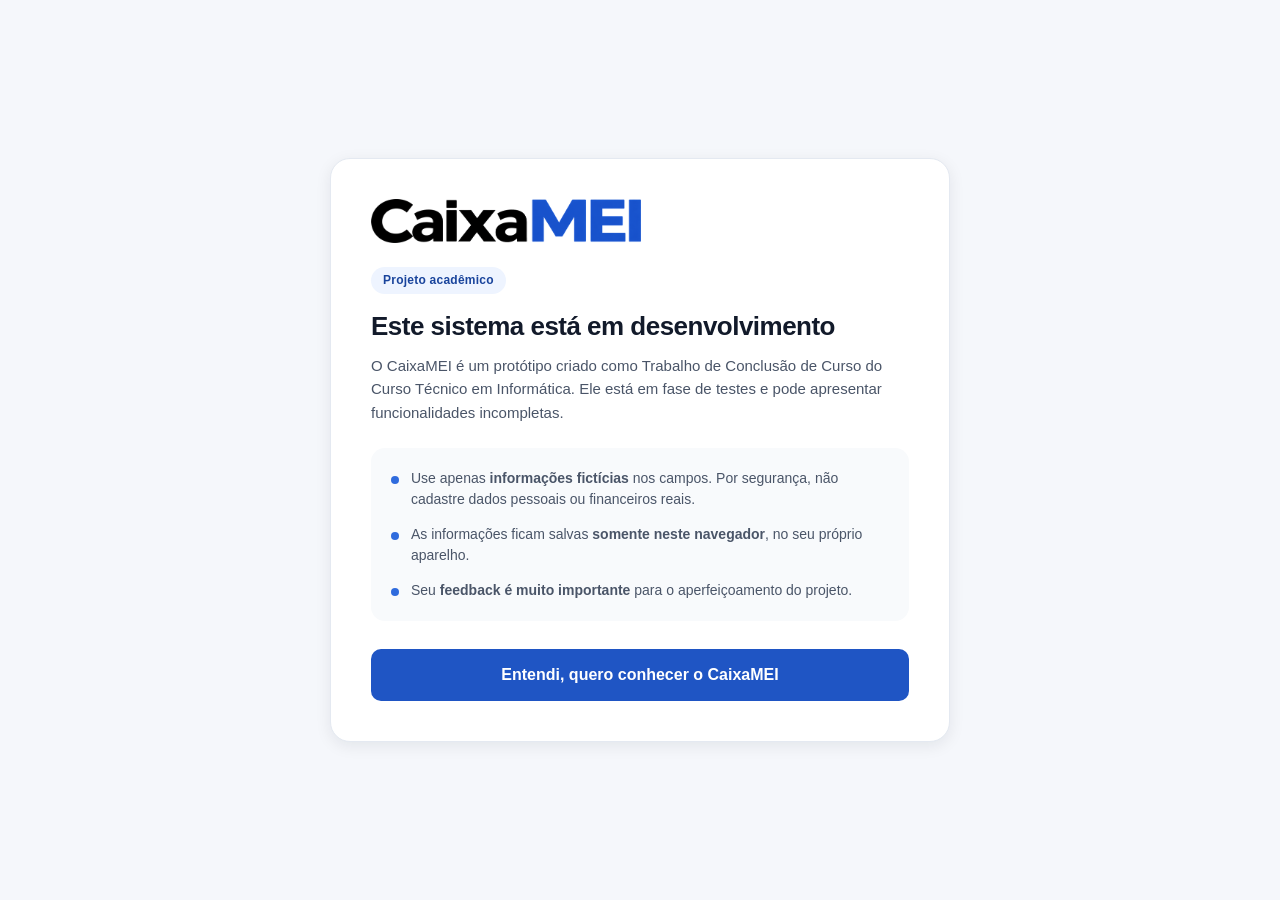
==== commit 86f12bf7: "Corrige o topo no celular e tira o botao de tema das telas iniciais A barra de cima da apresentacao " ====
--- a/index.html
+++ b/index.html
@@ -1,58 +1,56 @@
 <!DOCTYPE html>
 <html lang="pt-BR">
+
 <head>
-<meta charset="UTF-8">
-<meta name="viewport" content="width=device-width, initial-scale=1">
-<title>CaixaMEI | Controle de caixa diário para MEI</title>
-<meta name="description" content="Sistema web de controle de caixa diário para Microempreendedores Individuais.">
-<link rel="icon" type="image/png" href="assets/favicon.png">
-<link rel="stylesheet" href="css/style.css">
+  <meta charset="UTF-8">
+  <meta name="viewport" content="width=device-width, initial-scale=1">
+  <title>CaixaMEI | Controle de caixa diário para MEI</title>
+  <meta name="description" content="Sistema web de controle de caixa diário para Microempreendedores Individuais.">
+  <link rel="icon" type="image/png" href="assets/favicon.png">
+  <link rel="stylesheet" href="css/style.css">
 </head>
+
 <body class="centralizado">
-<!-- Botão que troca entre o modo claro e o modo escuro -->
-<button class="icone-btn btn-tema-solto" type="button" id="btn-tema" aria-label="Ativar o modo escuro"></button>
+  <!-- Primeira tela do sistema: aviso de que é um projeto acadêmico -->
+  <main class="caixa-aviso">
+    <img class="logo-grande" src="assets/logo-caixamei.png" alt="CaixaMEI">
 
+    <span class="selo">Projeto acadêmico</span>
 
-<!-- Primeira tela do sistema: aviso de que é um projeto acadêmico -->
-<main class="caixa-aviso">
-  <img class="logo-grande" src="assets/logo-caixamei.png" alt="CaixaMEI">
+    <h1 class="titulo-aviso">Este sistema está em desenvolvimento</h1>
 
-  <span class="selo">Projeto acadêmico</span>
+    <p class="texto-aviso">
+      O CaixaMEI é um protótipo criado como Trabalho de Conclusão de Curso do
+      Curso Técnico em Informática. Ele está em fase de testes e pode apresentar
+      funcionalidades incompletas.
+    </p>
 
-  <h1 class="titulo-aviso">Este sistema está em desenvolvimento</h1>
+    <ul class="lista-aviso">
+      <li>
+        <span class="ponto-aviso"></span>
+        <span>Use apenas <strong>informações fictícias</strong> nos campos. Por segurança,
+        não cadastre dados pessoais ou financeiros reais.</span>
+      </li>
+      <li>
+        <span class="ponto-aviso"></span>
+        <span>As informações ficam salvas <strong>somente neste navegador</strong>,
+        no seu próprio aparelho.</span>
+      </li>
+      <li>
+        <span class="ponto-aviso"></span>
+        <span>Seu <strong>feedback é muito importante</strong> para o aperfeiçoamento
+        do projeto.</span>
+      </li>
+    </ul>
 
-  <p class="texto-aviso">
-    O CaixaMEI é um protótipo criado como Trabalho de Conclusão de Curso do
-    Curso Técnico em Informática. Ele está em fase de testes e pode apresentar
-    funcionalidades incompletas.
-  </p>
+    <button class="btn btn-primario btn-grande btn-bloco" type="button" id="btn-entendi">
+      Entendi, quero conhecer o CaixaMEI
+    </button>
+  </main>
 
-  <ul class="lista-aviso">
-    <li>
-      <span class="ponto-aviso"></span>
-      <span>Use apenas <strong>informações fictícias</strong> nos campos. Por segurança,
-      não cadastre dados pessoais ou financeiros reais.</span>
-    </li>
-    <li>
-      <span class="ponto-aviso"></span>
-      <span>As informações ficam salvas <strong>somente neste navegador</strong>,
-      no seu próprio aparelho.</span>
-    </li>
-    <li>
-      <span class="ponto-aviso"></span>
-      <span>Seu <strong>feedback é muito importante</strong> para o aperfeiçoamento
-      do projeto.</span>
-    </li>
-  </ul>
-
-  <button class="btn btn-primario btn-grande btn-bloco" type="button" id="btn-entendi">
-    Entendi, quero conhecer o CaixaMEI
-  </button>
-</main>
-
-<script src="js/tema.js"></script>
-<script src="js/funcoes.js"></script>
-<script src="js/dados.js"></script>
-<script src="js/aviso.js"></script>
+  <script src="js/tema.js"></script>
+  <script src="js/funcoes.js"></script>
+  <script src="js/dados.js"></script>
+  <script src="js/aviso.js"></script>
 </body>
 </html>
--- a/css/style.css
+++ b/css/style.css
@@ -24,7 +24,7 @@
   --borda-forte: #cdd6e4;
   --texto: #121a2a;
   --texto-2: #4a5568;
-  --texto-3: #74809a;
+  --texto-3: #646f89;
 
   /* Cores com significado */
   --positivo: #0a7b56;
@@ -159,17 +159,6 @@
   background: #dbe7ff;
 }
 
-/* Botão do tema nas telas que não têm barra de topo. */
-.btn-tema-solto {
-  position: fixed;
-  top: 16px;
-  right: 16px;
-  z-index: 30;
-  background: var(--branco);
-  border: 1px solid var(--borda);
-}
-
-
 /* 2. ESTILOS BÁSICOS ====================================================== */
 * {
   box-sizing: border-box;
@@ -1971,7 +1960,14 @@
     font-size: 22px;
   }
 
-  .lp-topo-acoes .btn-sutil {
+  /* O topo do celular fica só com o logo e o botão de tema. Os botões de
+     entrar e de começar aparecem logo abaixo, na chamada principal. */
+  .logo-topo {
+    height: 24px;
+  }
+
+  .lp-topo-acoes .btn-sutil,
+  .lp-topo-acoes .btn-primario {
     display: none;
   }
 
